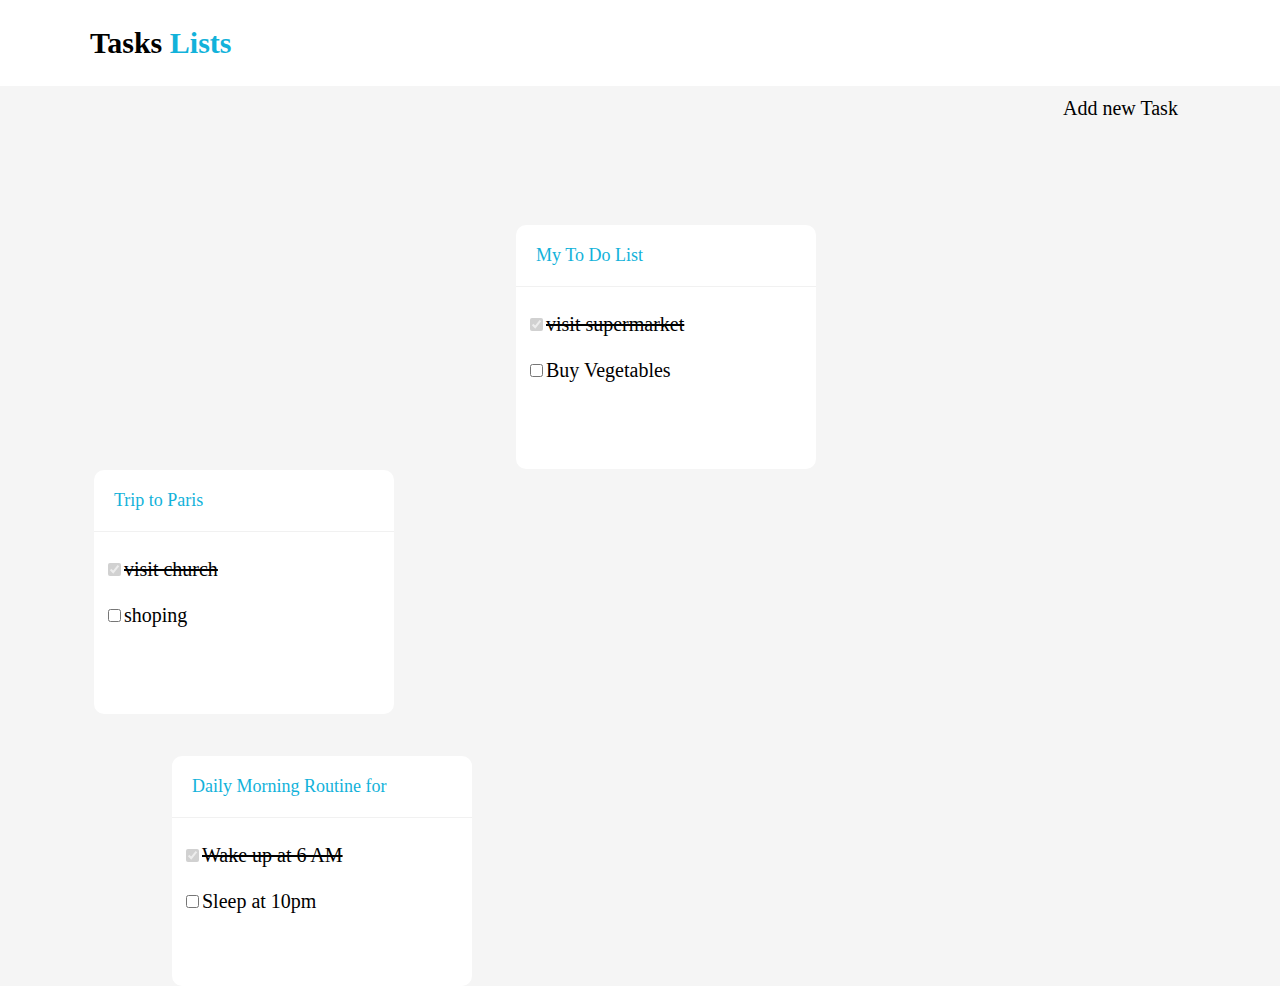
==== index.html @ e93cdd5f "commit" ====
<!DOCTYPE html>
<html lang="en">
<head>
    <meta charset="UTF-8">
    <meta http-equiv="X-UA-Compatible" content="IE=edge">
    <meta name="viewport" content="width=device-width, initial-scale=1.0">
    <title>Project2</title>
    <link rel="stylesheet" href="style.css">
    <link rel="stylesheet" href="https://cdnjs.cloudflare.com/ajax/libs/font-awesome/6.2.0/css/all.min.css" integrity="sha512-xh6O/CkQoPOWDdYTDqeRdPCVd1SpvCA9XXcUnZS2FmJNp1coAFzvtCN9BmamE+4aHK8yyUHUSCcJHgXloTyT2A==" crossorigin="anonymous" referrerpolicy="no-referrer" />
</head>
<body>
    <footer class="footer">
        <h2>Tasks<span style="color:rgb(18, 178, 218)"> Lists</span></h2>
    </footer>
    <div class="plus">
    <!--<div class="fa-sharp fa-solid fa-circle-plus text"></div>-->
    <a href="index2.html"><i class="fa-sharp fa-solid fa-circle-plus text"></i></a>
    <div class="text2"><a style="text-decoration: none;color: black;" href="index2.html">Add new Task</a></div>
    </div>
    <div class="container">
        <div class="box" id="box1">
           <a style="text-decoration:none;color:rgb(18, 178, 218);" href="index1.html"><p class="a1">Trip to Paris</p></a>
            <hr style="height: 0.5px;border:none;color:#333;background-color:#f1f1f1;" />
            
            <br>
            <form class="f1">
                <input type="checkbox" checked disabled><del>visit church</del><br><br>
                 <input type="checkbox">shoping  
            </form>
        </div>
        <div class="box" id="box2">
            <p class="a1">My To Do List</p>
            <hr style="height: 0.5px;border:none;color:#333;background-color:#f1f1f1;" />
            
            <br>
            <form class="f1">
                <input type="checkbox" checked disabled><del>visit supermarket</del><br><br>
                 <input type="checkbox">Buy Vegetables  
            </form>
        </div>
       
        <div class="box" id="box4">
            <p class="a1">Daily Morning Routine for</p>
            <hr style="height: 0.5px;border:none;color:#333;background-color:#f1f1f1;" />
            
            <br>
            <form class="f1">
                <input type="checkbox" checked disabled><del>Wake up at 6 AM</del><br><br>
                <input type="checkbox">Sleep at 10pm
                 
            </form>
    
        </div>
    </div>
</body>
</html>
---- style.css ----
body{
    background-color: whitesmoke;
    margin: 0;
}
   
.footer{
    padding: 1px;
    background-color:white;
    font-size: 20px;
    font-style: bold;
    padding-left: 90px;
}
.text{
    font-size: 45px;
    top: 130px;
    margin-top: 20px;
    color:rgb(87, 189, 236);
margin-left: 1011px;
width: 50px;
height: 50px;
/* UI Properties */
background:whitesmoke 0% 0% no-repeat padding-box;
opacity: 1;
}
.text2{
        width: 150px;
    height: 20px;
    font-size: 20px;
    margin-left: 1063px;
    margin-top: -41px;
}
.container{
    
        width: 78%;
    height: 550px;
    margin-left: 136px;
    margin-top: 60px;
    
}
.box{
    background-color: rgb(255, 255, 255);
    width:300px;
    height:244px;
    margin: 0px;
    margin-left: 30px;
    border-radius: 10px;
    display: inline-block;
}
.box:hover {
    box-shadow: 10px 10px 8px 10px #888888;
}

#box4{
    position: absolute;
    bottom: -86px;
    left: 142px;
    height: 230px;
    color: rgb(18, 178, 218);
}

#box5{
    position: absolute;
    bottom: -86px;
    right: 531px;
    height: 230px;
    color: rgb(18, 178, 218);
}
#box1{
    position: absolute;
    bottom: 186px;
    left: 64px;
    color: rgb(18, 178, 218);
}
#box2{
    position: absolute;
    top: 225px;
    left: 486px;
    color: rgb(18, 178, 218);
}
#box3{
    position: absolute;
    top: 225px;
    left: 821px;
    color: rgb(18, 178, 218);
}
.a1{
    margin: 20px;
    font-size: large;
}
.f1{
    color: black;
    margin-left: 10px;
    font-size: 20px;
}
.popup {
    opacity: 1;
    position: fixed;
    z-index: 1;
    transform: translate(-50%, -100%);
    left: 50%;
    top: 50%;
    width: 100%;
    height: 100%;
    margin-top: 300px;
    display: flex;
    flex-direction: row;
    flex-wrap: wrap;
    background-color: rgba(37, 37, 37, 0.61);
    align-items: center;
  }
  .Add-New-Task {
    width: 450px;
    height: 200px;
    border: 1px solid rgb(235, 231, 231);
    border-radius: 20px;
    background-color: white;
    font-size: x-large;
    padding: 10px 0px 0px 15px;
    font-weight: bold;
    position: fixed;
    bottom: 210px;
    left: 480px;
  }
  .fa-xmark {
    position: absolute;
    left: 430px;
  }
  .input {
    width: 430px;
    height: 40px;
    border-radius: 4px;
    background-color: #f7f7f7;
    border: none;
  }
  @media screen and (max-width:480px)
 {
body{
   width: fit-content;
   margin:0px;
   padding:0px;
}
footer{
      width:95%;
}
h2{
    
    padding:0px;
        padding-left: 0px;
}
.text{
    margin-left: 160px;
    font-size: 20px;
}
.text2{
    margin-left: 193px;
    margin-top: -52px;
}
.box{
    margin-left: 20px;
    flex-direction: column;
}
#box4{
   
    left: 63px;
    top: 812px;
    
}
#box2{
    
    
    left: 64px;
    height: 230px;
    top: 511px;
}
#box1{
    bottom: 34px;
    left: 64px;
    top: 196px;
}
 }
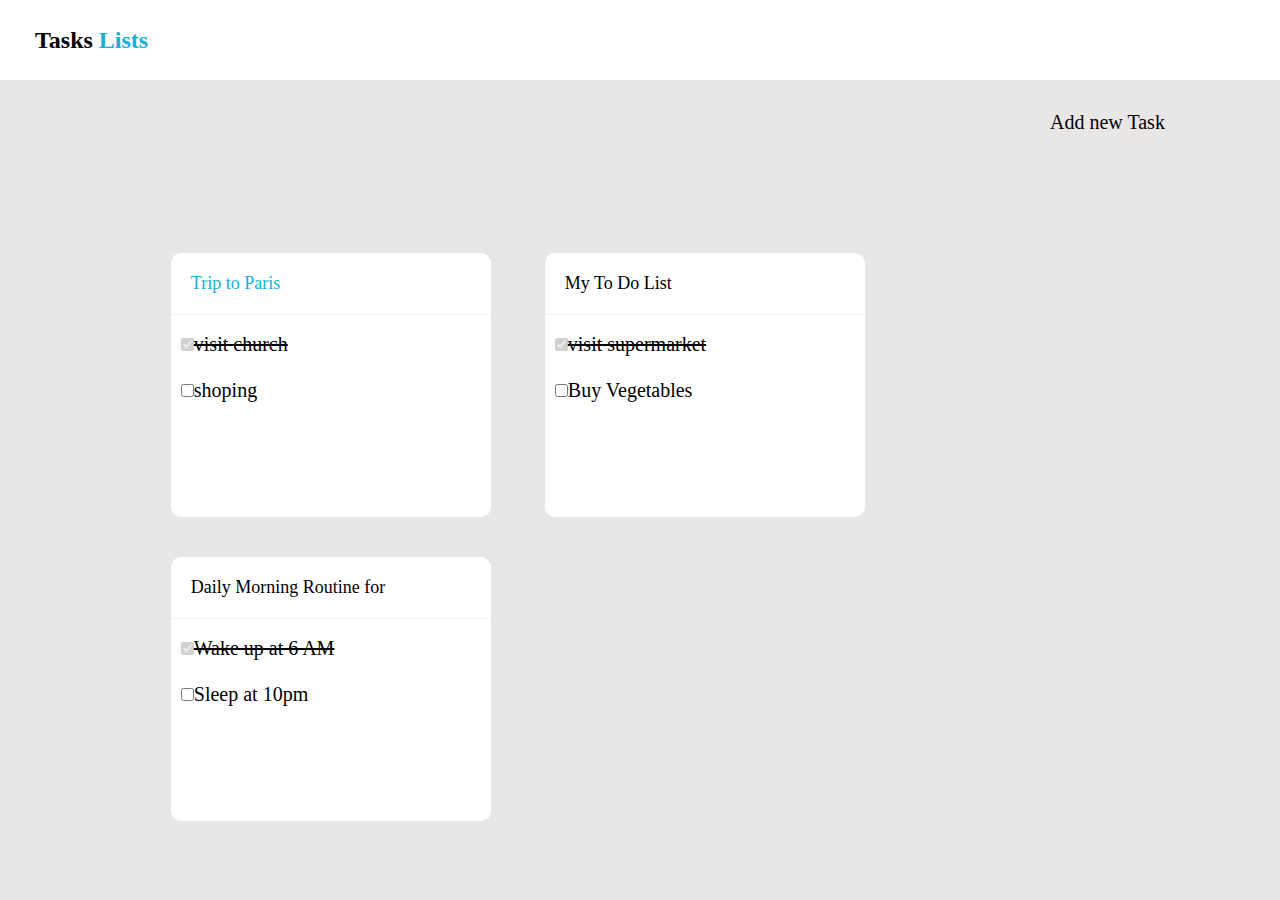
==== commit 5a7ef0ab: "commit" ====
--- a/index.html
+++ b/index.html
@@ -9,12 +9,13 @@
     <link rel="stylesheet" href="https://cdnjs.cloudflare.com/ajax/libs/font-awesome/6.2.0/css/all.min.css" integrity="sha512-xh6O/CkQoPOWDdYTDqeRdPCVd1SpvCA9XXcUnZS2FmJNp1coAFzvtCN9BmamE+4aHK8yyUHUSCcJHgXloTyT2A==" crossorigin="anonymous" referrerpolicy="no-referrer" />
 </head>
 <body>
-    <footer class="footer">
+    <nav>
+        <header>
         <h2>Tasks<span style="color:rgb(18, 178, 218)"> Lists</span></h2>
-    </footer>
+        </header>
     <div class="plus">
     <!--<div class="fa-sharp fa-solid fa-circle-plus text"></div>-->
-    <a href="index2.html"><i class="fa-sharp fa-solid fa-circle-plus text"></i></a>
+    <a href="index2.html"><i class="fa-sharp fa-solid fa-circle-plus text"></i></a><br><br><br><br>
     <div class="text2"><a style="text-decoration: none;color: black;" href="index2.html">Add new Task</a></div>
     </div>
     <div class="container">
--- a/style.css
+++ b/style.css
@@ -1,47 +1,60 @@
+*
+{
+    margin:0;
+    padding:0;
+    box-sizing: border-box;
+}
 body{
-    background-color: whitesmoke;
-    margin: 0;
+    background: rgb(233, 230, 230);
+}
+nav header{
+    width:100%;
+    height:80px;
+    background: white;
+    font-weight: bold;
+   
+    
+}
+h2{
+    line-height: 80px;
+    margin:0px 35px;
 }
    
-.footer{
-    padding: 1px;
-    background-color:white;
-    font-size: 20px;
-    font-style: bold;
-    padding-left: 90px;
-}
+
 .text{
     font-size: 45px;
-    top: 130px;
+    float: right;
     margin-top: 20px;
     color:rgb(87, 189, 236);
-margin-left: 1011px;
+    padding: 0px 40px;
+    margin-right:240px;
 width: 50px;
 height: 50px;
 /* UI Properties */
-background:whitesmoke 0% 0% no-repeat padding-box;
+background:rgb(233, 230, 230) 0% 0% no-repeat padding-box;
 opacity: 1;
 }
 .text2{
-        width: 150px;
+    width: 150px;
     height: 20px;
     font-size: 20px;
-    margin-left: 1063px;
+    float: right;
     margin-top: -41px;
+    margin-right: 80px;
 }
 .container{
-    
         width: 78%;
     height: 550px;
-    margin-left: 136px;
-    margin-top: 60px;
+    margin: auto;
+    margin-top: 81px;
+    align-items: center;
     
 }
 .box{
     background-color: rgb(255, 255, 255);
-    width:300px;
-    height:244px;
-    margin: 0px;
+    width:320px;
+    height:264px;
+    margin: 20px;
     margin-left: 30px;
     border-radius: 10px;
     display: inline-block;
@@ -50,39 +63,6 @@
     box-shadow: 10px 10px 8px 10px #888888;
 }
 
-#box4{
-    position: absolute;
-    bottom: -86px;
-    left: 142px;
-    height: 230px;
-    color: rgb(18, 178, 218);
-}
-
-#box5{
-    position: absolute;
-    bottom: -86px;
-    right: 531px;
-    height: 230px;
-    color: rgb(18, 178, 218);
-}
-#box1{
-    position: absolute;
-    bottom: 186px;
-    left: 64px;
-    color: rgb(18, 178, 218);
-}
-#box2{
-    position: absolute;
-    top: 225px;
-    left: 486px;
-    color: rgb(18, 178, 218);
-}
-#box3{
-    position: absolute;
-    top: 225px;
-    left: 821px;
-    color: rgb(18, 178, 218);
-}
 .a1{
     margin: 20px;
     font-size: large;
@@ -120,6 +100,7 @@
     position: fixed;
     bottom: 210px;
     left: 480px;
+   
   }
   .fa-xmark {
     position: absolute;
@@ -132,49 +113,21 @@
     background-color: #f7f7f7;
     border: none;
   }
-  @media screen and (max-width:480px)
- {
-body{
-   width: fit-content;
-   margin:0px;
-   padding:0px;
-}
-footer{
-      width:95%;
-}
-h2{
+  @media screen and (max-width:941px){
     
-    padding:0px;
-        padding-left: 0px;
-}
-.text{
-    margin-left: 160px;
-    font-size: 20px;
-}
-.text2{
-    margin-left: 193px;
-    margin-top: -52px;
-}
-.box{
-    margin-left: 20px;
-    flex-direction: column;
-}
-#box4{
-   
-    left: 63px;
-    top: 812px;
-    
-}
-#box2{
-    
-    
-    left: 64px;
-    height: 230px;
-    top: 511px;
-}
-#box1{
-    bottom: 34px;
-    left: 64px;
-    top: 196px;
-}
- }+   .box{
+    display: block;
+    align-items: center;
+    margin: auto;
+   }
+  }
+
+@media screen and(max-width:275){
+    .box{
+     margin: 20px 0px;
+        
+    }
+    .text2{
+        font-size: 15px;
+    }
+}